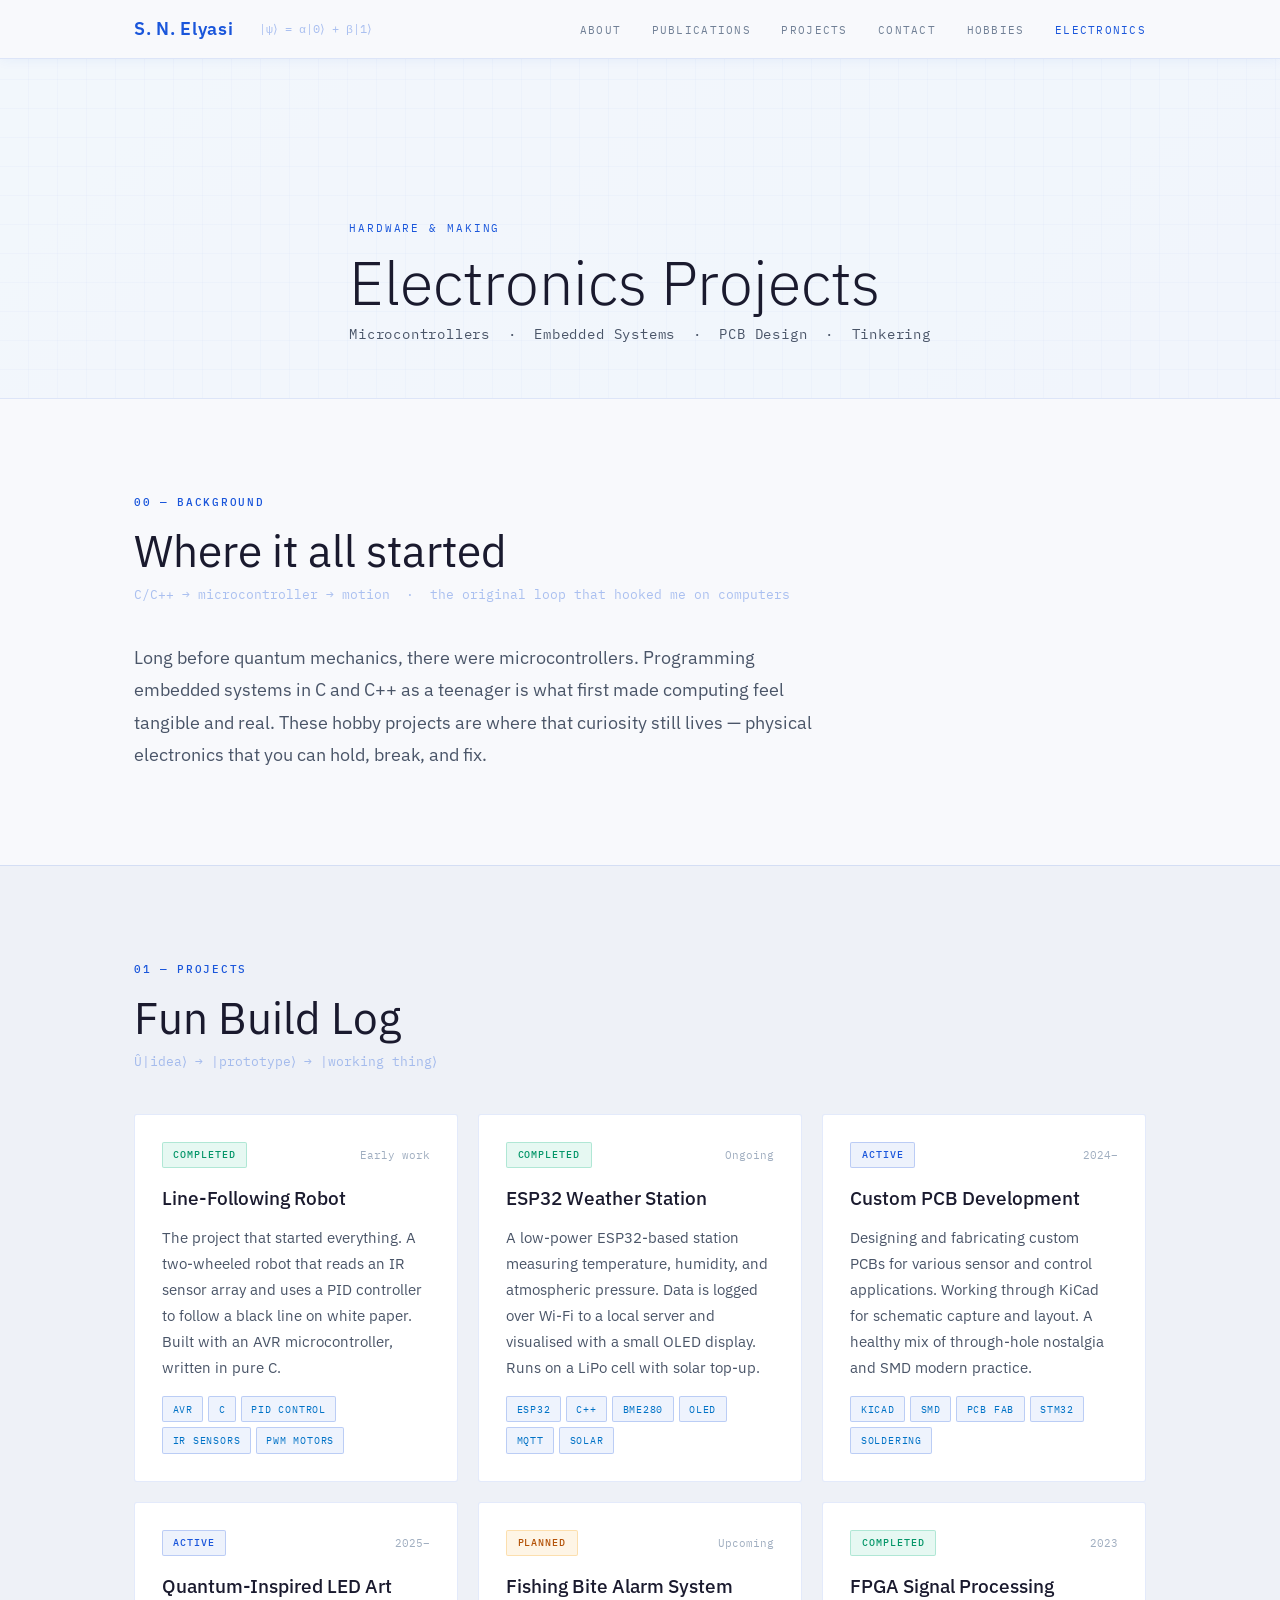
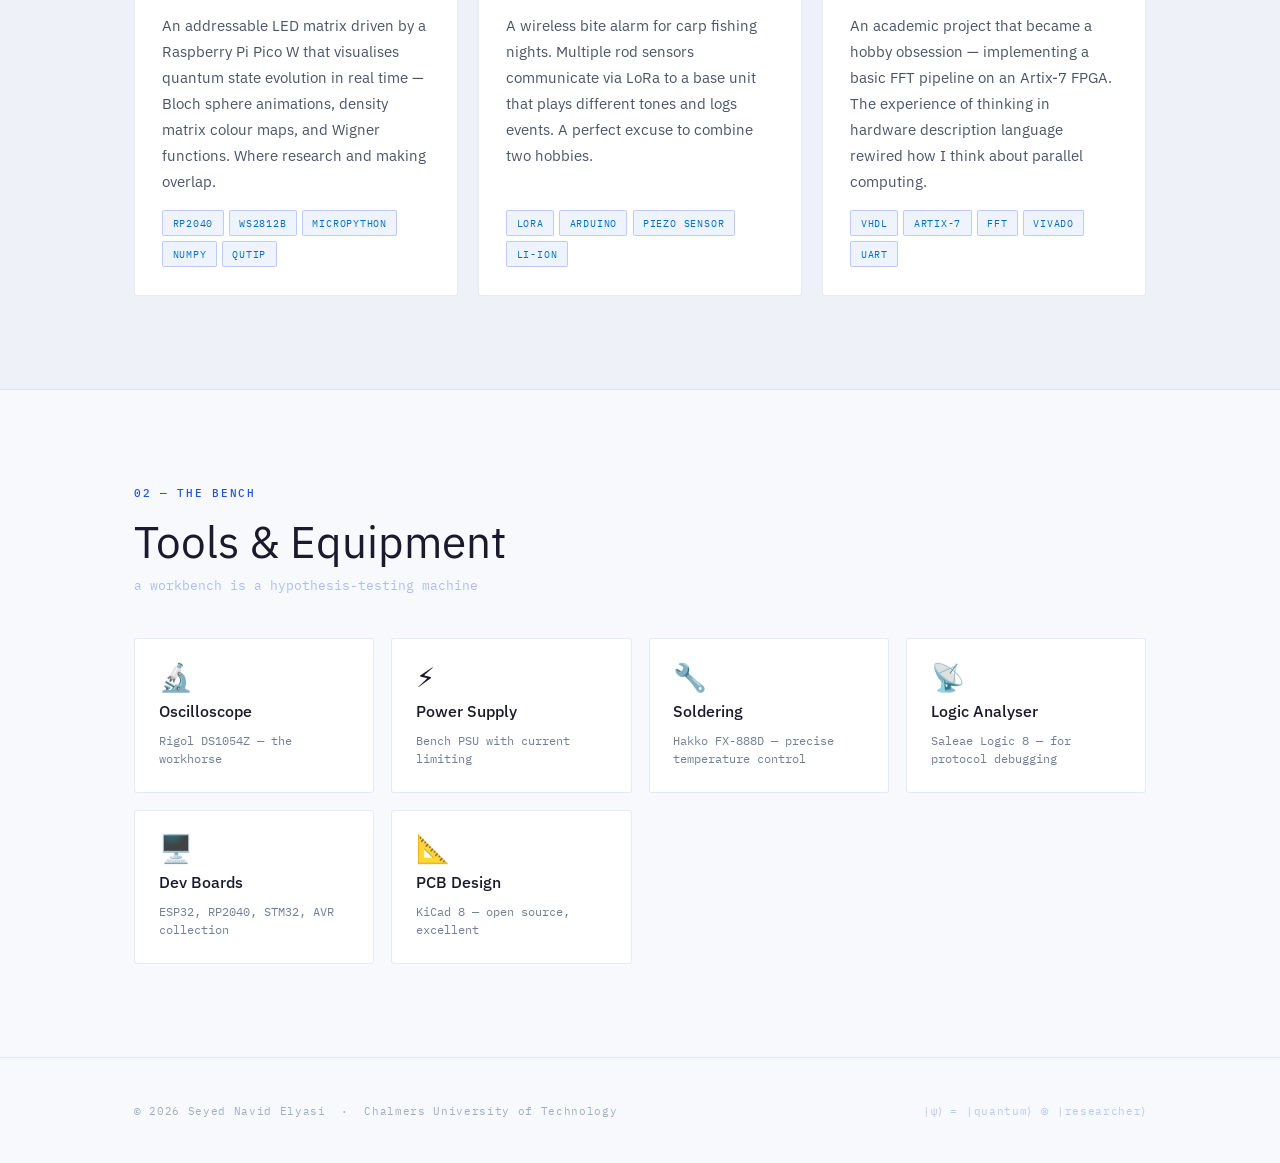
==== electronics.html @ e026791d "Pages" ====
<!DOCTYPE html>
<html lang="en">
<head>
  <meta charset="UTF-8"/>
  <meta name="viewport" content="width=device-width, initial-scale=1.0"/>
  <title>Electronics Projects | Seyed Navid Elyasi</title>
  <meta name="description" content="Electronic hobby projects by Seyed Navid Elyasi — microcontrollers, PCB design, embedded systems, and tinkering."/>

  <link rel="preconnect" href="https://fonts.googleapis.com"/>
  <link href="https://fonts.googleapis.com/css2?family=IBM+Plex+Sans:ital,wght@0,300;0,400;0,500;0,600;1,300;1,400&family=IBM+Plex+Serif:ital,wght@0,300;0,400;0,500;1,300;1,400&family=IBM+Plex+Mono:wght@300;400;500&display=swap" rel="stylesheet"/>

  <link rel="stylesheet" href="css/variables.css"/>
  <link rel="stylesheet" href="css/base.css"/>
  <link rel="stylesheet" href="css/navbar.css"/>
  <link rel="stylesheet" href="css/page.css"/>
</head>
<body>

<div id="progress-bar"></div>

<nav id="navbar">
  <div class="nav-inner">
    <a href="index.html" class="nav-brand">S. N. Elyasi</a>
    <span class="nav-dirac">|ψ⟩ = α|0⟩ + β|1⟩</span>
    <ul class="nav-links">
      <li><a href="index.html#about">About</a></li>
      <li><a href="index.html#publications">Publications</a></li>
      <li><a href="index.html#projects">Projects</a></li>
      <li><a href="index.html#contact">Contact</a></li>
      <li><a href="hobbies.html">Hobbies</a></li>
      <li><a href="electronics.html" class="active">Electronics</a></li>
    </ul>
    <button class="hamburger" id="hamburger">&#9776;</button>
  </div>
  <ul class="nav-mobile" id="nav-mobile">
    <li><a href="index.html#about">About</a></li>
    <li><a href="index.html#publications">Publications</a></li>
    <li><a href="index.html#projects">Projects</a></li>
    <li><a href="index.html#contact">Contact</a></li>
    <li><a href="hobbies.html">Hobbies</a></li>
    <li><a href="electronics.html" class="active">Electronics</a></li>
  </ul>
</nav>

<!-- ── PAGE HERO ── -->
<header class="page-hero">
  <div class="page-hero-content container">
    <div class="page-hero-kicker">Hardware &amp; Making</div>
    <h1 class="page-hero-title">Electronics Projects</h1>
    <p class="page-hero-sub">Microcontrollers &nbsp;·&nbsp; Embedded Systems &nbsp;·&nbsp; PCB Design &nbsp;·&nbsp; Tinkering</p>
  </div>
  <div class="page-hero-bg electronics-bg"></div>
</header>

<!-- ── INTRO ── -->
<section class="page-section">
  <div class="container">
    <div class="sec-label">00 &mdash; Background</div>
    <h2>Where it all started</h2>
    <p class="dirac-accent">C/C++ → microcontroller → motion &nbsp;·&nbsp; the original loop that hooked me on computers</p>
    <p class="intro-para">Long before quantum mechanics, there were microcontrollers. Programming embedded systems in C and C++ as a teenager is what first made computing feel tangible and real. These hobby projects are where that curiosity still lives — physical electronics that you can hold, break, and fix.</p>
  </div>
</section>

<!-- ── PROJECTS ── -->
<section class="page-section alt-section">
  <div class="container">
    <div class="sec-label">01 &mdash; Projects</div>
    <h2>Fun Build Log</h2>
    <p class="dirac-accent">Û|idea⟩ → |prototype⟩ → |working thing⟩</p>

    <div class="elab-grid">

      <div class="elab-card fade-up">
        <div class="elab-header">
          <div class="elab-status status-done">Completed</div>
          <div class="elab-year">Early work</div>
        </div>
        <h3>Line-Following Robot</h3>
        <p>The project that started everything. A two-wheeled robot that reads an IR sensor array and uses a PID controller to follow a black line on white paper. Built with an AVR microcontroller, written in pure C.</p>
        <div class="elab-tech">
          <span>AVR</span><span>C</span><span>PID Control</span><span>IR Sensors</span><span>PWM Motors</span>
        </div>
      </div>

      <div class="elab-card fade-up">
        <div class="elab-header">
          <div class="elab-status status-done">Completed</div>
          <div class="elab-year">Ongoing</div>
        </div>
        <h3>ESP32 Weather Station</h3>
        <p>A low-power ESP32-based station measuring temperature, humidity, and atmospheric pressure. Data is logged over Wi-Fi to a local server and visualised with a small OLED display. Runs on a LiPo cell with solar top-up.</p>
        <div class="elab-tech">
          <span>ESP32</span><span>C++</span><span>BME280</span><span>OLED</span><span>MQTT</span><span>Solar</span>
        </div>
      </div>

      <div class="elab-card fade-up">
        <div class="elab-header">
          <div class="elab-status status-active">Active</div>
          <div class="elab-year">2024–</div>
        </div>
        <h3>Custom PCB Development</h3>
        <p>Designing and fabricating custom PCBs for various sensor and control applications. Working through KiCad for schematic capture and layout. A healthy mix of through-hole nostalgia and SMD modern practice.</p>
        <div class="elab-tech">
          <span>KiCad</span><span>SMD</span><span>PCB Fab</span><span>STM32</span><span>Soldering</span>
        </div>
      </div>

      <div class="elab-card fade-up">
        <div class="elab-header">
          <div class="elab-status status-active">Active</div>
          <div class="elab-year">2025–</div>
        </div>
        <h3>Quantum-Inspired LED Art</h3>
        <p>An addressable LED matrix driven by a Raspberry Pi Pico W that visualises quantum state evolution in real time — Bloch sphere animations, density matrix colour maps, and Wigner functions. Where research and making overlap.</p>
        <div class="elab-tech">
          <span>RP2040</span><span>WS2812B</span><span>MicroPython</span><span>NumPy</span><span>QuTiP</span>
        </div>
      </div>

      <div class="elab-card fade-up">
        <div class="elab-header">
          <div class="elab-status status-idea">Planned</div>
          <div class="elab-year">Upcoming</div>
        </div>
        <h3>Fishing Bite Alarm System</h3>
        <p>A wireless bite alarm for carp fishing nights. Multiple rod sensors communicate via LoRa to a base unit that plays different tones and logs events. A perfect excuse to combine two hobbies.</p>
        <div class="elab-tech">
          <span>LoRa</span><span>Arduino</span><span>Piezo Sensor</span><span>Li-Ion</span>
        </div>
      </div>

      <div class="elab-card fade-up">
        <div class="elab-header">
          <div class="elab-status status-done">Completed</div>
          <div class="elab-year">2023</div>
        </div>
        <h3>FPGA Signal Processing</h3>
        <p>An academic project that became a hobby obsession — implementing a basic FFT pipeline on an Artix-7 FPGA. The experience of thinking in hardware description language rewired how I think about parallel computing.</p>
        <div class="elab-tech">
          <span>VHDL</span><span>Artix-7</span><span>FFT</span><span>Vivado</span><span>UART</span>
        </div>
      </div>

    </div>
  </div>
</section>

<!-- ── TOOLS & BENCH ── -->
<section class="page-section">
  <div class="container">
    <div class="sec-label">02 &mdash; The Bench</div>
    <h2>Tools &amp; Equipment</h2>
    <p class="dirac-accent">a workbench is a hypothesis-testing machine</p>

    <div class="bench-grid">
      <div class="bench-item fade-up">
        <div class="bench-icon">🔬</div>
        <div class="bench-label">Oscilloscope</div>
        <div class="bench-note">Rigol DS1054Z — the workhorse</div>
      </div>
      <div class="bench-item fade-up">
        <div class="bench-icon">⚡</div>
        <div class="bench-label">Power Supply</div>
        <div class="bench-note">Bench PSU with current limiting</div>
      </div>
      <div class="bench-item fade-up">
        <div class="bench-icon">🔧</div>
        <div class="bench-label">Soldering</div>
        <div class="bench-note">Hakko FX-888D — precise temperature control</div>
      </div>
      <div class="bench-item fade-up">
        <div class="bench-icon">📡</div>
        <div class="bench-label">Logic Analyser</div>
        <div class="bench-note">Saleae Logic 8 — for protocol debugging</div>
      </div>
      <div class="bench-item fade-up">
        <div class="bench-icon">🖥️</div>
        <div class="bench-label">Dev Boards</div>
        <div class="bench-note">ESP32, RP2040, STM32, AVR collection</div>
      </div>
      <div class="bench-item fade-up">
        <div class="bench-icon">📐</div>
        <div class="bench-label">PCB Design</div>
        <div class="bench-note">KiCad 8 — open source, excellent</div>
      </div>
    </div>
  </div>
</section>

<!-- ── FOOTER ── -->
<footer>
  <div class="container footer-inner">
    <span>&copy; 2026 Seyed Navid Elyasi &nbsp;·&nbsp; Chalmers University of Technology</span>
    <span class="footer-dirac">|ψ⟩ = |quantum⟩ ⊗ |researcher⟩</span>
  </div>
</footer>

<script>
window.addEventListener('scroll', () => {
  const el = document.getElementById('progress-bar');
  const p = window.scrollY / (document.body.scrollHeight - window.innerHeight);
  el.style.width = Math.min(p * 100, 100) + '%';
});

document.getElementById('hamburger').addEventListener('click', () => {
  document.getElementById('nav-mobile').classList.toggle('open');
});

const obs = new IntersectionObserver(entries => {
  entries.forEach(e => { if (e.isIntersecting) e.target.classList.add('visible'); });
}, { threshold: 0.1 });
document.querySelectorAll('.fade-up').forEach(el => obs.observe(el));
</script>
</body>
</html>
---- css/variables.css ----
/* ============================================================
   variables.css  —  Design tokens & CSS custom properties
   Edit this file to retheme the entire site at once.
   ============================================================ */

:root {
  /* ── Backgrounds ── */
  --bg:       #f8f9fc;
  --bg-soft:  #eef1f7;
  --bg-card:  #ffffff;

  /* ── Brand / Accent (IBM Blue) ── */
  --gold:       #1a56db;
  --gold-dim:   rgba(26, 86, 219, .55);
  --gold-ghost: rgba(26, 86, 219, .07);

  /* ── Borders ── */
  --border:     rgba(26, 86, 219, .12);
  --border-mid: rgba(26, 86, 219, .24);
  --border-hi:  rgba(26, 86, 219, .45);

  /* ── Text scale ── */
  --text:       #1a1a2e;
  --text-dim:   #4a5568;
  --text-mute:  #718096;
  --text-ghost: #a0aec0;

  /* ── Typography ── */
  --mono:    'IBM Plex Mono', monospace;
  --serif:   'IBM Plex Serif', Georgia, serif;
  --display: 'IBM Plex Sans', system-ui, sans-serif;

  /* ── Cyan highlight ── */
  --cyan:     #0072c6;
  --cyan-dim: rgba(0, 114, 198, .40);

  /* ── Misc ── */
  --r:    3px;
  --ease: .22s ease;
  --max:  1080px;
}
---- css/base.css ----
/* ============================================================
   base.css  —  Global reset, typography, scrollbar, utilities
   ============================================================ */

*, *::before, *::after { box-sizing: border-box; margin: 0; padding: 0; }

html {
  scroll-behavior: smooth;
  font-size: 17px;
}

body {
  background:  var(--bg);
  color:       var(--text);
  font-family: var(--display);
  line-height: 1.75;
  -webkit-font-smoothing: antialiased;
}

a {
  color: var(--gold);
  text-decoration: none;
  transition: opacity var(--ease);
}
a:hover { opacity: .72; }

img { max-width: 100%; display: block; }

strong { color: #1a1a2e; font-weight: 500; }

/* ── Scrollbar ── */
::-webkit-scrollbar              { width: 5px; }
::-webkit-scrollbar-track        { background: var(--bg); }
::-webkit-scrollbar-thumb        { background: var(--border-hi); border-radius: 3px; }

/* ── Layout helpers ── */
.container {
  max-width: var(--max);
  margin: 0 auto;
  padding: 0 2rem;
}

section {
  padding: 6rem 0;
  border-top: 1px solid var(--border);
}

/* ── Scroll progress bar ── */
#progress-bar {
  position: fixed; top: 0; left: 0;
  height: 2px; width: 0;
  background: var(--gold);
  z-index: 999;
  transition: width .1s linear;
}

/* ── Section label (e.g. "01 — About") ── */
.sec-label {
  font-family:    var(--mono);
  font-size:      .62rem;
  letter-spacing: .16em;
  text-transform: uppercase;
  color:          var(--gold);
  margin-bottom:  .9rem;
  font-weight:    500;
}

/* ── Section heading ── */
h2 {
  font-family:  var(--display);
  font-size:    clamp(1.9rem, 3.5vw, 2.6rem);
  font-weight:  400;
  color:        #1a1a2e;
  line-height:  1.12;
  margin-bottom: .4rem;
}

/* ── Dirac notation accent line ── */
.dirac-accent {
  font-family:   var(--mono);
  font-size:     .74rem;
  color:         rgba(26, 86, 219, .35);
  margin-bottom: 2.2rem;
  display:       block;
}

/* ── Fade-up animation ── */
.fade-up {
  opacity:   0;
  transform: translateY(22px);
  transition: opacity .55s ease, transform .55s ease;
}
.fade-up.visible {
  opacity:   1;
  transform: translateY(0);
}

/* ── Responsive ── */
@media (max-width: 640px) {
  html { font-size: 16px; }
  section { padding: 4.5rem 0; }
}
---- css/navbar.css ----
/* ============================================================
   navbar.css  —  Fixed top navigation bar
   ============================================================ */

#navbar {
  position:        fixed;
  top: 0; left: 0; right: 0;
  z-index:         100;
  background:      rgba(248, 249, 252, .94);
  backdrop-filter: blur(18px);
  border-bottom:   1px solid var(--border);
  box-shadow:      0 1px 12px rgba(26, 86, 219, .06);
}

.nav-inner {
  max-width:   var(--max);
  margin:      0 auto;
  padding:     0 2rem;
  height:      58px;
  display:     flex;
  align-items: center;
  gap:         1.5rem;
}

.nav-brand {
  font-family:    var(--display);
  font-size:      1.05rem;
  color:          var(--gold);
  letter-spacing: .04em;
  white-space:    nowrap;
  font-weight:    600;
}

.nav-dirac {
  font-family: var(--mono);
  font-size:   .68rem;
  color:       rgba(26, 86, 219, .35);
  white-space: nowrap;
}

.nav-links {
  list-style:  none;
  display:     flex;
  gap:         1.8rem;
  margin-left: auto;
}

.nav-links a {
  font-family:    var(--mono);
  font-size:      .62rem;
  letter-spacing: .12em;
  text-transform: uppercase;
  color:          var(--text-mute);
  transition:     color var(--ease);
}

.nav-links a:hover,
.nav-links a.active {
  color:   var(--gold);
  opacity: 1;
}

/* ── Page links (separate pages) ── */
.nav-page-link {
  color:         var(--gold) !important;
  opacity:       .8;
  border:        1px solid var(--border-mid);
  padding:       .18rem .6rem !important;
  border-radius: 2px;
  transition:    background var(--ease), opacity var(--ease), border-color var(--ease) !important;
}

.nav-page-link:hover,
.nav-page-link.active {
  background:   var(--gold-ghost);
  border-color: var(--border-hi);
  opacity:      1 !important;
}

/* ── Hamburger (mobile) ── */
.hamburger {
  display:     none;
  background:  none;
  border:      none;
  color:       var(--gold);
  font-size:   1.3rem;
  cursor:      pointer;
  margin-left: auto;
}

.nav-mobile {
  display:        none;
  flex-direction: column;
  list-style:     none;
  background:     var(--bg-soft);
  border-top:     1px solid var(--border);
  padding:        1rem 2rem;
  gap:            1rem;
}
.nav-mobile.open { display: flex; }

.nav-mobile a {
  font-family:    var(--mono);
  font-size:      .75rem;
  color:          var(--text-dim);
  letter-spacing: .08em;
  text-transform: uppercase;
}

@media (max-width: 640px) {
  .nav-links,
  .nav-dirac  { display: none; }
  .hamburger  { display: block; }
}
---- css/page.css ----
/* ============================================================
   page.css  —  Shared styles for interior pages (hobbies, electronics)
   ============================================================ */

/* ── Page Hero ── */
.page-hero {
  position:    relative;
  min-height:  340px;
  display:     flex;
  align-items: flex-end;
  overflow:    hidden;
  margin-top:  58px; /* navbar height */
}

.page-hero-bg {
  position:   absolute;
  inset:      0;
  z-index:    0;
  opacity:    .07;
  background-size:     cover;
  background-position: center;
}

/* Fishing page: subtle water-like gradient lines */
.hobby-bg {
  background:
    repeating-linear-gradient(
      170deg,
      transparent,
      transparent 40px,
      rgba(26, 86, 219, .15) 40px,
      rgba(26, 86, 219, .15) 41px
    ),
    linear-gradient(180deg, #dbeafe 0%, #e0f2fe 100%);
  opacity: .18;
}

/* Electronics page: circuit-board-like grid */
.electronics-bg {
  background:
    repeating-linear-gradient(0deg, transparent, transparent 28px, rgba(26,86,219,.12) 28px, rgba(26,86,219,.12) 29px),
    repeating-linear-gradient(90deg, transparent, transparent 28px, rgba(26,86,219,.12) 28px, rgba(26,86,219,.12) 29px),
    linear-gradient(135deg, #e0f2fe 0%, #dbeafe 100%);
  opacity: .22;
}

.page-hero-content {
  position:  relative;
  z-index:   1;
  padding:   4rem 2rem 3rem;
}

.page-hero-kicker {
  font-family:    var(--mono);
  font-size:      .62rem;
  letter-spacing: .18em;
  text-transform: uppercase;
  color:          var(--gold);
  margin-bottom:  .7rem;
}

.page-hero-title {
  font-family:  var(--display);
  font-size:    clamp(2.2rem, 5vw, 3.6rem);
  font-weight:  300;
  color:        #1a1a2e;
  line-height:  1.1;
  margin-bottom:.4rem;
}

.page-hero-sub {
  font-family: var(--mono);
  font-size:   .8rem;
  color:       var(--text-dim);
  letter-spacing: .06em;
}

/* ── Sections ── */
.page-section {
  padding:    5.5rem 0;
  border-top: 1px solid var(--border);
}

.alt-section {
  background: var(--bg-soft);
}

.intro-para {
  max-width:   680px;
  font-size:   1.06rem;
  color:       var(--text-dim);
  line-height: 1.8;
}

/* ── Hobby cards ── */
.hobby-grid {
  display:               grid;
  grid-template-columns: repeat(auto-fill, minmax(280px, 1fr));
  gap:                   1.2rem;
  margin-top:            2.5rem;
}

.hobby-card {
  background:     var(--bg-card);
  border:         1px solid var(--border);
  border-radius:  var(--r);
  padding:        1.8rem;
  display:        flex;
  flex-direction: column;
  gap:            .6rem;
  transition:     border-color var(--ease), transform var(--ease), box-shadow var(--ease);
}
.hobby-card:hover {
  border-color: var(--border-hi);
  transform:    translateY(-3px);
  box-shadow:   0 10px 34px rgba(26, 86, 219, .09);
}

.hobby-icon {
  font-size: 2rem;
  line-height: 1;
  margin-bottom: .2rem;
}

.hobby-card h3 {
  font-family:  var(--display);
  font-size:    1.15rem;
  font-weight:  500;
  color:        #1a1a2e;
}

.hobby-card p {
  font-size:   .91rem;
  color:       var(--text-dim);
  line-height: 1.7;
  flex: 1;
}

.hobby-tags {
  display:   flex;
  flex-wrap: wrap;
  gap:       .3rem;
  margin-top:.4rem;
}

.hobby-tags span {
  font-family:   var(--mono);
  font-size:     .58rem;
  letter-spacing:.08em;
  text-transform: uppercase;
  padding:       .2rem .55rem;
  border:        1px solid var(--border-mid);
  border-radius: 2px;
  color:         var(--cyan);
  background:    var(--gold-ghost);
}

/* ── Quote ── */
.hobby-quote {
  margin-top:  3rem;
  padding:     1.5rem 2rem;
  border-left: 3px solid var(--gold-dim);
  background:  var(--gold-ghost);
  border-radius: 0 var(--r) var(--r) 0;
}

.hobby-quote blockquote {
  font-family:  var(--serif);
  font-size:    1.02rem;
  font-style:   italic;
  color:        var(--text-dim);
  line-height:  1.75;
}

/* ── Stat row ── */
.stat-row {
  display:   flex;
  gap:       1.5rem;
  flex-wrap: wrap;
  margin-top: 3rem;
}

.stat-box {
  background:    var(--bg-card);
  border:        1px solid var(--border);
  border-radius: var(--r);
  padding:       1.4rem 2rem;
  text-align:    center;
  flex:          1;
  min-width:     140px;
}

.stat-num {
  font-family:  var(--mono);
  font-size:    2rem;
  font-weight:  500;
  color:        var(--gold);
  line-height:  1;
  margin-bottom:.3rem;
}

.stat-label {
  font-family:    var(--mono);
  font-size:      .62rem;
  letter-spacing: .10em;
  text-transform: uppercase;
  color:          var(--text-mute);
}

/* ── Electronics project cards ── */
.elab-grid {
  display:               grid;
  grid-template-columns: repeat(auto-fill, minmax(300px, 1fr));
  gap:                   1.2rem;
  margin-top:            2.5rem;
}

.elab-card {
  background:     var(--bg-card);
  border:         1px solid var(--border);
  border-radius:  var(--r);
  padding:        1.6rem;
  display:        flex;
  flex-direction: column;
  gap:            .55rem;
  transition:     border-color var(--ease), transform var(--ease), box-shadow var(--ease);
}
.elab-card:hover {
  border-color: var(--border-hi);
  transform:    translateY(-3px);
  box-shadow:   0 10px 34px rgba(26, 86, 219, .09);
}

.elab-header {
  display:         flex;
  justify-content: space-between;
  align-items:     center;
  margin-bottom:   .3rem;
}

.elab-status {
  font-family:    var(--mono);
  font-size:      .58rem;
  letter-spacing: .10em;
  text-transform: uppercase;
  padding:        .18rem .6rem;
  border-radius:  2px;
  font-weight:    500;
}

.status-done   { background: rgba(16,185,129,.10); color: #059669; border: 1px solid rgba(16,185,129,.25); }
.status-active { background: rgba(26, 86,219,.08);  color: var(--gold); border: 1px solid var(--border-mid); }
.status-idea   { background: rgba(245,158, 11,.10); color: #b45309; border: 1px solid rgba(245,158,11,.25); }

.elab-year {
  font-family: var(--mono);
  font-size:   .62rem;
  color:       var(--text-ghost);
}

.elab-card h3 {
  font-family:  var(--display);
  font-size:    1.1rem;
  font-weight:  500;
  color:        #1a1a2e;
}

.elab-card p {
  font-size:   .9rem;
  color:       var(--text-dim);
  line-height: 1.7;
  flex: 1;
}

.elab-tech {
  display:   flex;
  flex-wrap: wrap;
  gap:       .3rem;
  margin-top:.4rem;
}

.elab-tech span {
  font-family:    var(--mono);
  font-size:      .58rem;
  letter-spacing: .08em;
  text-transform: uppercase;
  padding:        .2rem .55rem;
  border:         1px solid var(--border-mid);
  border-radius:  2px;
  color:          var(--cyan);
  background:     var(--gold-ghost);
}

/* ── Bench grid ── */
.bench-grid {
  display:               grid;
  grid-template-columns: repeat(auto-fill, minmax(220px, 1fr));
  gap:                   1rem;
  margin-top:            2.5rem;
}

.bench-item {
  background:     var(--bg-card);
  border:         1px solid var(--border);
  border-radius:  var(--r);
  padding:        1.4rem;
  display:        flex;
  flex-direction: column;
  gap:            .4rem;
  transition:     border-color var(--ease);
}
.bench-item:hover { border-color: var(--border-hi); }

.bench-icon { font-size: 1.6rem; line-height: 1; }

.bench-label {
  font-family: var(--display);
  font-size:   .95rem;
  font-weight: 500;
  color:       #1a1a2e;
}

.bench-note {
  font-family: var(--mono);
  font-size:   .7rem;
  color:       var(--text-mute);
  line-height: 1.5;
}

/* ── Footer ── */
footer {
  padding:    2.5rem 0;
  border-top: 1px solid var(--border);
}

.footer-inner {
  display:         flex;
  justify-content: space-between;
  align-items:     center;
  flex-wrap:       wrap;
  gap:             .5rem;
  font-family:     var(--mono);
  font-size:       .66rem;
  color:           var(--text-ghost);
  letter-spacing:  .06em;
}

.footer-dirac { color: rgba(26, 86, 219, .28); }

/* ── Responsive ── */
@media (max-width: 640px) {
  .page-hero { min-height: 260px; }
  .page-hero-content { padding: 3rem 1.5rem 2rem; }
  .hobby-grid, .elab-grid, .bench-grid { grid-template-columns: 1fr; }
  .stat-row { flex-direction: column; }
  .footer-inner { flex-direction: column; text-align: center; }
}
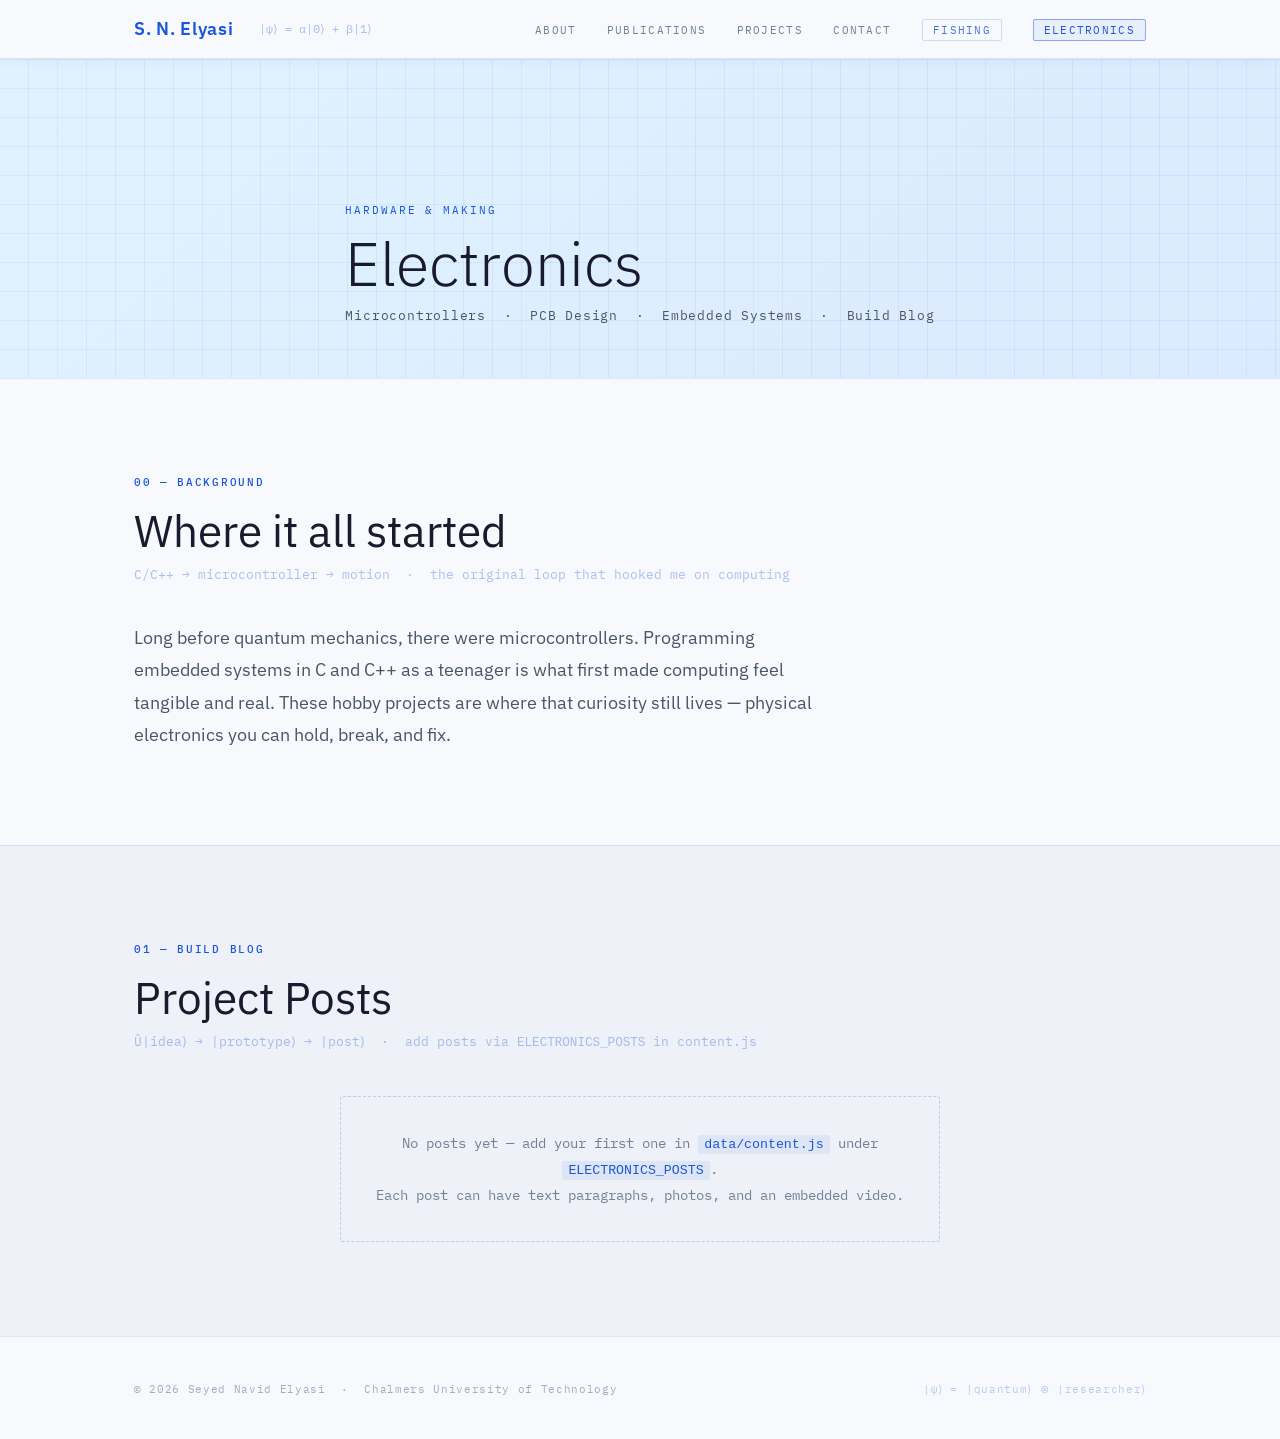
==== commit 3062c694: "Update" ====
--- a/electronics.html
+++ b/electronics.html
@@ -3,8 +3,8 @@
 <head>
   <meta charset="UTF-8"/>
   <meta name="viewport" content="width=device-width, initial-scale=1.0"/>
-  <title>Electronics Projects | Seyed Navid Elyasi</title>
-  <meta name="description" content="Electronic hobby projects by Seyed Navid Elyasi — microcontrollers, PCB design, embedded systems, and tinkering."/>
+  <title>Electronics | Seyed Navid Elyasi</title>
+  <meta name="description" content="Electronics hobby projects and build blog by Seyed Navid Elyasi."/>
 
   <link rel="preconnect" href="https://fonts.googleapis.com"/>
   <link href="https://fonts.googleapis.com/css2?family=IBM+Plex+Sans:ital,wght@0,300;0,400;0,500;0,600;1,300;1,400&family=IBM+Plex+Serif:ital,wght@0,300;0,400;0,500;1,300;1,400&family=IBM+Plex+Mono:wght@300;400;500&display=swap" rel="stylesheet"/>
@@ -27,8 +27,8 @@
       <li><a href="index.html#publications">Publications</a></li>
       <li><a href="index.html#projects">Projects</a></li>
       <li><a href="index.html#contact">Contact</a></li>
-      <li><a href="hobbies.html">Hobbies</a></li>
-      <li><a href="electronics.html" class="active">Electronics</a></li>
+      <li><a href="hobbies.html" class="nav-page-link">Fishing</a></li>
+      <li><a href="electronics.html" class="nav-page-link active">Electronics</a></li>
     </ul>
     <button class="hamburger" id="hamburger">&#9776;</button>
   </div>
@@ -37,157 +37,53 @@
     <li><a href="index.html#publications">Publications</a></li>
     <li><a href="index.html#projects">Projects</a></li>
     <li><a href="index.html#contact">Contact</a></li>
-    <li><a href="hobbies.html">Hobbies</a></li>
-    <li><a href="electronics.html" class="active">Electronics</a></li>
+    <li><a href="hobbies.html">Fishing</a></li>
+    <li><a href="electronics.html">Electronics</a></li>
   </ul>
 </nav>
 
+
 <!-- ── PAGE HERO ── -->
 <header class="page-hero">
+  <div class="page-hero-bg electronics-bg"></div>
   <div class="page-hero-content container">
     <div class="page-hero-kicker">Hardware &amp; Making</div>
-    <h1 class="page-hero-title">Electronics Projects</h1>
-    <p class="page-hero-sub">Microcontrollers &nbsp;·&nbsp; Embedded Systems &nbsp;·&nbsp; PCB Design &nbsp;·&nbsp; Tinkering</p>
+    <h1 class="page-hero-title">Electronics</h1>
+    <p class="page-hero-sub">Microcontrollers &nbsp;·&nbsp; PCB Design &nbsp;·&nbsp; Embedded Systems &nbsp;·&nbsp; Build Blog</p>
   </div>
-  <div class="page-hero-bg electronics-bg"></div>
 </header>
 
-<!-- ── INTRO ── -->
+
+<!-- ══════════════════════════
+     INTRO
+     ══════════════════════════ -->
 <section class="page-section">
   <div class="container">
     <div class="sec-label">00 &mdash; Background</div>
     <h2>Where it all started</h2>
-    <p class="dirac-accent">C/C++ → microcontroller → motion &nbsp;·&nbsp; the original loop that hooked me on computers</p>
-    <p class="intro-para">Long before quantum mechanics, there were microcontrollers. Programming embedded systems in C and C++ as a teenager is what first made computing feel tangible and real. These hobby projects are where that curiosity still lives — physical electronics that you can hold, break, and fix.</p>
+    <p class="dirac-accent">C/C++ → microcontroller → motion &nbsp;·&nbsp; the original loop that hooked me on computing</p>
+    <p class="intro-para">
+      Long before quantum mechanics, there were microcontrollers. Programming embedded systems in C and C++ as a teenager is what first made computing feel tangible and real.
+      These hobby projects are where that curiosity still lives — physical electronics you can hold, break, and fix.
+    </p>
   </div>
 </section>
 
-<!-- ── PROJECTS ── -->
+
+<!-- ══════════════════════════
+     BLOG FEED
+     ══════════════════════════ -->
 <section class="page-section alt-section">
   <div class="container">
-    <div class="sec-label">01 &mdash; Projects</div>
-    <h2>Fun Build Log</h2>
-    <p class="dirac-accent">Û|idea⟩ → |prototype⟩ → |working thing⟩</p>
+    <div class="sec-label">01 &mdash; Build Blog</div>
+    <h2>Project Posts</h2>
+    <p class="dirac-accent">Û|idea⟩ → |prototype⟩ → |post⟩ &nbsp;·&nbsp; add posts via <code>ELECTRONICS_POSTS</code> in content.js</p>
 
-    <div class="elab-grid">
-
-      <div class="elab-card fade-up">
-        <div class="elab-header">
-          <div class="elab-status status-done">Completed</div>
-          <div class="elab-year">Early work</div>
-        </div>
-        <h3>Line-Following Robot</h3>
-        <p>The project that started everything. A two-wheeled robot that reads an IR sensor array and uses a PID controller to follow a black line on white paper. Built with an AVR microcontroller, written in pure C.</p>
-        <div class="elab-tech">
-          <span>AVR</span><span>C</span><span>PID Control</span><span>IR Sensors</span><span>PWM Motors</span>
-        </div>
-      </div>
-
-      <div class="elab-card fade-up">
-        <div class="elab-header">
-          <div class="elab-status status-done">Completed</div>
-          <div class="elab-year">Ongoing</div>
-        </div>
-        <h3>ESP32 Weather Station</h3>
-        <p>A low-power ESP32-based station measuring temperature, humidity, and atmospheric pressure. Data is logged over Wi-Fi to a local server and visualised with a small OLED display. Runs on a LiPo cell with solar top-up.</p>
-        <div class="elab-tech">
-          <span>ESP32</span><span>C++</span><span>BME280</span><span>OLED</span><span>MQTT</span><span>Solar</span>
-        </div>
-      </div>
-
-      <div class="elab-card fade-up">
-        <div class="elab-header">
-          <div class="elab-status status-active">Active</div>
-          <div class="elab-year">2024–</div>
-        </div>
-        <h3>Custom PCB Development</h3>
-        <p>Designing and fabricating custom PCBs for various sensor and control applications. Working through KiCad for schematic capture and layout. A healthy mix of through-hole nostalgia and SMD modern practice.</p>
-        <div class="elab-tech">
-          <span>KiCad</span><span>SMD</span><span>PCB Fab</span><span>STM32</span><span>Soldering</span>
-        </div>
-      </div>
-
-      <div class="elab-card fade-up">
-        <div class="elab-header">
-          <div class="elab-status status-active">Active</div>
-          <div class="elab-year">2025–</div>
-        </div>
-        <h3>Quantum-Inspired LED Art</h3>
-        <p>An addressable LED matrix driven by a Raspberry Pi Pico W that visualises quantum state evolution in real time — Bloch sphere animations, density matrix colour maps, and Wigner functions. Where research and making overlap.</p>
-        <div class="elab-tech">
-          <span>RP2040</span><span>WS2812B</span><span>MicroPython</span><span>NumPy</span><span>QuTiP</span>
-        </div>
-      </div>
-
-      <div class="elab-card fade-up">
-        <div class="elab-header">
-          <div class="elab-status status-idea">Planned</div>
-          <div class="elab-year">Upcoming</div>
-        </div>
-        <h3>Fishing Bite Alarm System</h3>
-        <p>A wireless bite alarm for carp fishing nights. Multiple rod sensors communicate via LoRa to a base unit that plays different tones and logs events. A perfect excuse to combine two hobbies.</p>
-        <div class="elab-tech">
-          <span>LoRa</span><span>Arduino</span><span>Piezo Sensor</span><span>Li-Ion</span>
-        </div>
-      </div>
-
-      <div class="elab-card fade-up">
-        <div class="elab-header">
-          <div class="elab-status status-done">Completed</div>
-          <div class="elab-year">2023</div>
-        </div>
-        <h3>FPGA Signal Processing</h3>
-        <p>An academic project that became a hobby obsession — implementing a basic FFT pipeline on an Artix-7 FPGA. The experience of thinking in hardware description language rewired how I think about parallel computing.</p>
-        <div class="elab-tech">
-          <span>VHDL</span><span>Artix-7</span><span>FFT</span><span>Vivado</span><span>UART</span>
-        </div>
-      </div>
-
-    </div>
+    <!-- Blog posts rendered from ELECTRONICS_POSTS in content.js -->
+    <div id="electronics-feed"></div>
   </div>
 </section>
 
-<!-- ── TOOLS & BENCH ── -->
-<section class="page-section">
-  <div class="container">
-    <div class="sec-label">02 &mdash; The Bench</div>
-    <h2>Tools &amp; Equipment</h2>
-    <p class="dirac-accent">a workbench is a hypothesis-testing machine</p>
-
-    <div class="bench-grid">
-      <div class="bench-item fade-up">
-        <div class="bench-icon">🔬</div>
-        <div class="bench-label">Oscilloscope</div>
-        <div class="bench-note">Rigol DS1054Z — the workhorse</div>
-      </div>
-      <div class="bench-item fade-up">
-        <div class="bench-icon">⚡</div>
-        <div class="bench-label">Power Supply</div>
-        <div class="bench-note">Bench PSU with current limiting</div>
-      </div>
-      <div class="bench-item fade-up">
-        <div class="bench-icon">🔧</div>
-        <div class="bench-label">Soldering</div>
-        <div class="bench-note">Hakko FX-888D — precise temperature control</div>
-      </div>
-      <div class="bench-item fade-up">
-        <div class="bench-icon">📡</div>
-        <div class="bench-label">Logic Analyser</div>
-        <div class="bench-note">Saleae Logic 8 — for protocol debugging</div>
-      </div>
-      <div class="bench-item fade-up">
-        <div class="bench-icon">🖥️</div>
-        <div class="bench-label">Dev Boards</div>
-        <div class="bench-note">ESP32, RP2040, STM32, AVR collection</div>
-      </div>
-      <div class="bench-item fade-up">
-        <div class="bench-icon">📐</div>
-        <div class="bench-label">PCB Design</div>
-        <div class="bench-note">KiCad 8 — open source, excellent</div>
-      </div>
-    </div>
-  </div>
-</section>
 
 <!-- ── FOOTER ── -->
 <footer>
@@ -197,21 +93,8 @@
   </div>
 </footer>
 
-<script>
-window.addEventListener('scroll', () => {
-  const el = document.getElementById('progress-bar');
-  const p = window.scrollY / (document.body.scrollHeight - window.innerHeight);
-  el.style.width = Math.min(p * 100, 100) + '%';
-});
-
-document.getElementById('hamburger').addEventListener('click', () => {
-  document.getElementById('nav-mobile').classList.toggle('open');
-});
-
-const obs = new IntersectionObserver(entries => {
-  entries.forEach(e => { if (e.isIntersecting) e.target.classList.add('visible'); });
-}, { threshold: 0.1 });
-document.querySelectorAll('.fade-up').forEach(el => obs.observe(el));
-</script>
+<script src="data/content.js"></script>
+<script src="js/render-pages.js"></script>
+<script src="js/nav.js"></script>
 </body>
 </html>
--- a/css/page.css
+++ b/css/page.css
@@ -5,49 +5,44 @@
 /* ── Page Hero ── */
 .page-hero {
   position:    relative;
-  min-height:  340px;
+  min-height:  320px;
   display:     flex;
   align-items: flex-end;
   overflow:    hidden;
-  margin-top:  58px; /* navbar height */
+  margin-top:  58px;
 }
 
 .page-hero-bg {
-  position:   absolute;
-  inset:      0;
-  z-index:    0;
-  opacity:    .07;
-  background-size:     cover;
-  background-position: center;
-}
-
-/* Fishing page: subtle water-like gradient lines */
+  position: absolute;
+  inset:    0;
+  z-index:  0;
+}
+
+/* Fishing page: water-like diagonal lines */
 .hobby-bg {
   background:
     repeating-linear-gradient(
       170deg,
       transparent,
       transparent 40px,
-      rgba(26, 86, 219, .15) 40px,
-      rgba(26, 86, 219, .15) 41px
+      rgba(26, 86, 219, .07) 40px,
+      rgba(26, 86, 219, .07) 41px
     ),
     linear-gradient(180deg, #dbeafe 0%, #e0f2fe 100%);
-  opacity: .18;
-}
-
-/* Electronics page: circuit-board-like grid */
+}
+
+/* Electronics page: circuit-board grid */
 .electronics-bg {
   background:
-    repeating-linear-gradient(0deg, transparent, transparent 28px, rgba(26,86,219,.12) 28px, rgba(26,86,219,.12) 29px),
-    repeating-linear-gradient(90deg, transparent, transparent 28px, rgba(26,86,219,.12) 28px, rgba(26,86,219,.12) 29px),
+    repeating-linear-gradient(0deg,   transparent, transparent 28px, rgba(26,86,219,.07) 28px, rgba(26,86,219,.07) 29px),
+    repeating-linear-gradient(90deg,  transparent, transparent 28px, rgba(26,86,219,.07) 28px, rgba(26,86,219,.07) 29px),
     linear-gradient(135deg, #e0f2fe 0%, #dbeafe 100%);
-  opacity: .22;
 }
 
 .page-hero-content {
-  position:  relative;
-  z-index:   1;
-  padding:   4rem 2rem 3rem;
+  position: relative;
+  z-index:  1;
+  padding:  4rem 2rem 3rem;
 }
 
 .page-hero-kicker {
@@ -56,22 +51,22 @@
   letter-spacing: .18em;
   text-transform: uppercase;
   color:          var(--gold);
-  margin-bottom:  .7rem;
+  margin-bottom:  .6rem;
 }
 
 .page-hero-title {
-  font-family:  var(--display);
-  font-size:    clamp(2.2rem, 5vw, 3.6rem);
-  font-weight:  300;
-  color:        #1a1a2e;
-  line-height:  1.1;
-  margin-bottom:.4rem;
+  font-family:   var(--display);
+  font-size:     clamp(2.2rem, 5vw, 3.6rem);
+  font-weight:   300;
+  color:         #1a1a2e;
+  line-height:   1.1;
+  margin-bottom: .4rem;
 }
 
 .page-hero-sub {
-  font-family: var(--mono);
-  font-size:   .8rem;
-  color:       var(--text-dim);
+  font-family:    var(--mono);
+  font-size:      .78rem;
+  color:          var(--text-dim);
   letter-spacing: .06em;
 }
 
@@ -81,9 +76,7 @@
   border-top: 1px solid var(--border);
 }
 
-.alt-section {
-  background: var(--bg-soft);
-}
+.alt-section { background: var(--bg-soft); }
 
 .intro-para {
   max-width:   680px;
@@ -92,10 +85,31 @@
   line-height: 1.8;
 }
 
-/* ── Hobby cards ── */
+/* ── Empty state hint ── */
+.empty-hint {
+  font-family:    var(--mono);
+  font-size:      .8rem;
+  color:          var(--text-mute);
+  border:         1px dashed var(--border-mid);
+  border-radius:  var(--r);
+  padding:        2rem;
+  text-align:     center;
+  line-height:    1.8;
+  margin-top:     1.5rem;
+}
+.empty-hint code {
+  color:       var(--gold);
+  background:  var(--gold-ghost);
+  padding:     .1rem .35rem;
+  border-radius: 2px;
+  font-size:   .78rem;
+}
+.blog-empty { max-width: 600px; margin: 0 auto; }
+
+/* ── Hobby info cards ── */
 .hobby-grid {
   display:               grid;
-  grid-template-columns: repeat(auto-fill, minmax(280px, 1fr));
+  grid-template-columns: repeat(auto-fill, minmax(260px, 1fr));
   gap:                   1.2rem;
   margin-top:            2.5rem;
 }
@@ -115,216 +129,215 @@
   transform:    translateY(-3px);
   box-shadow:   0 10px 34px rgba(26, 86, 219, .09);
 }
-
-.hobby-icon {
-  font-size: 2rem;
-  line-height: 1;
-  margin-bottom: .2rem;
-}
-
-.hobby-card h3 {
-  font-family:  var(--display);
-  font-size:    1.15rem;
-  font-weight:  500;
-  color:        #1a1a2e;
-}
-
-.hobby-card p {
-  font-size:   .91rem;
-  color:       var(--text-dim);
-  line-height: 1.7;
-  flex: 1;
-}
-
-.hobby-tags {
-  display:   flex;
-  flex-wrap: wrap;
-  gap:       .3rem;
-  margin-top:.4rem;
-}
-
+.hobby-icon { font-size: 2rem; line-height: 1; }
+.hobby-card h3 { font-family: var(--display); font-size: 1.1rem; font-weight: 500; color: #1a1a2e; }
+.hobby-card p  { font-size: .91rem; color: var(--text-dim); line-height: 1.7; flex: 1; }
+.hobby-tags { display: flex; flex-wrap: wrap; gap: .3rem; margin-top: .3rem; }
 .hobby-tags span {
-  font-family:   var(--mono);
-  font-size:     .58rem;
-  letter-spacing:.08em;
-  text-transform: uppercase;
-  padding:       .2rem .55rem;
-  border:        1px solid var(--border-mid);
-  border-radius: 2px;
-  color:         var(--cyan);
-  background:    var(--gold-ghost);
-}
-
-/* ── Quote ── */
-.hobby-quote {
-  margin-top:  3rem;
-  padding:     1.5rem 2rem;
-  border-left: 3px solid var(--gold-dim);
-  background:  var(--gold-ghost);
-  border-radius: 0 var(--r) var(--r) 0;
-}
-
-.hobby-quote blockquote {
-  font-family:  var(--serif);
-  font-size:    1.02rem;
-  font-style:   italic;
-  color:        var(--text-dim);
-  line-height:  1.75;
-}
-
-/* ── Stat row ── */
-.stat-row {
-  display:   flex;
-  gap:       1.5rem;
-  flex-wrap: wrap;
-  margin-top: 3rem;
-}
-
-.stat-box {
-  background:    var(--bg-card);
-  border:        1px solid var(--border);
-  border-radius: var(--r);
-  padding:       1.4rem 2rem;
-  text-align:    center;
-  flex:          1;
-  min-width:     140px;
-}
-
-.stat-num {
-  font-family:  var(--mono);
-  font-size:    2rem;
-  font-weight:  500;
-  color:        var(--gold);
-  line-height:  1;
-  margin-bottom:.3rem;
-}
-
-.stat-label {
-  font-family:    var(--mono);
-  font-size:      .62rem;
-  letter-spacing: .10em;
-  text-transform: uppercase;
-  color:          var(--text-mute);
-}
-
-/* ── Electronics project cards ── */
-.elab-grid {
-  display:               grid;
-  grid-template-columns: repeat(auto-fill, minmax(300px, 1fr));
-  gap:                   1.2rem;
-  margin-top:            2.5rem;
-}
-
-.elab-card {
-  background:     var(--bg-card);
-  border:         1px solid var(--border);
-  border-radius:  var(--r);
-  padding:        1.6rem;
-  display:        flex;
-  flex-direction: column;
-  gap:            .55rem;
-  transition:     border-color var(--ease), transform var(--ease), box-shadow var(--ease);
-}
-.elab-card:hover {
-  border-color: var(--border-hi);
-  transform:    translateY(-3px);
-  box-shadow:   0 10px 34px rgba(26, 86, 219, .09);
-}
-
-.elab-header {
-  display:         flex;
-  justify-content: space-between;
-  align-items:     center;
-  margin-bottom:   .3rem;
-}
-
-.elab-status {
-  font-family:    var(--mono);
-  font-size:      .58rem;
-  letter-spacing: .10em;
-  text-transform: uppercase;
-  padding:        .18rem .6rem;
-  border-radius:  2px;
-  font-weight:    500;
-}
-
-.status-done   { background: rgba(16,185,129,.10); color: #059669; border: 1px solid rgba(16,185,129,.25); }
-.status-active { background: rgba(26, 86,219,.08);  color: var(--gold); border: 1px solid var(--border-mid); }
-.status-idea   { background: rgba(245,158, 11,.10); color: #b45309; border: 1px solid rgba(245,158,11,.25); }
-
-.elab-year {
-  font-family: var(--mono);
-  font-size:   .62rem;
-  color:       var(--text-ghost);
-}
-
-.elab-card h3 {
-  font-family:  var(--display);
-  font-size:    1.1rem;
-  font-weight:  500;
-  color:        #1a1a2e;
-}
-
-.elab-card p {
-  font-size:   .9rem;
-  color:       var(--text-dim);
-  line-height: 1.7;
-  flex: 1;
-}
-
-.elab-tech {
-  display:   flex;
-  flex-wrap: wrap;
-  gap:       .3rem;
-  margin-top:.4rem;
-}
-
-.elab-tech span {
   font-family:    var(--mono);
   font-size:      .58rem;
   letter-spacing: .08em;
   text-transform: uppercase;
-  padding:        .2rem .55rem;
+  padding:        .18rem .5rem;
   border:         1px solid var(--border-mid);
   border-radius:  2px;
   color:          var(--cyan);
   background:     var(--gold-ghost);
 }
 
-/* ── Bench grid ── */
-.bench-grid {
+/* ── Fishing gallery (reuses main-site gal classes) ── */
+.gal-grid {
   display:               grid;
-  grid-template-columns: repeat(auto-fill, minmax(220px, 1fr));
-  gap:                   1rem;
-  margin-top:            2.5rem;
-}
-
-.bench-item {
-  background:     var(--bg-card);
-  border:         1px solid var(--border);
-  border-radius:  var(--r);
-  padding:        1.4rem;
-  display:        flex;
+  grid-template-columns: repeat(auto-fill, minmax(240px, 1fr));
+  gap:                   .9rem;
+  margin-top:            2rem;
+}
+
+.gal-item {
+  cursor:        pointer;
+  border-radius: var(--r);
+  overflow:      hidden;
+  border:        1px solid var(--border);
+  transition:    transform var(--ease), box-shadow var(--ease);
+}
+.gal-item:hover { transform: translateY(-2px); box-shadow: 0 8px 28px rgba(26,86,219,.10); }
+.gal-item img   { width: 100%; aspect-ratio: 4/3; object-fit: cover; display: block; }
+.gal-cap        { padding: .65rem .75rem; background: var(--bg-card); }
+.gal-cap p      { font-size: .82rem; color: var(--text-dim); margin: 0; }
+.gal-loc        { font-family: var(--mono); font-size: .65rem; color: var(--text-mute); display: block; margin-top: .2rem; }
+
+/* ── Lightbox (reuses main-site styles) ── */
+.lightbox {
+  display:         none;
+  position:        fixed;
+  inset:           0;
+  background:      rgba(10, 12, 26, .88);
+  z-index:         500;
+  align-items:     center;
+  justify-content: center;
+  flex-direction:  column;
+  gap:             1rem;
+  padding:         2rem;
+}
+.lightbox.open { display: flex; }
+.lightbox img  { max-width: min(90vw, 860px); max-height: 72vh; border-radius: var(--r); }
+.lightbox p    { font-family: var(--mono); font-size: .75rem; color: rgba(255,255,255,.55); text-align: center; }
+.lb-close {
+  position:   absolute;
+  top: 1.2rem; right: 1.5rem;
+  background: none; border: none;
+  color: rgba(255,255,255,.6);
+  font-size:  2rem; cursor: pointer;
+  transition: color var(--ease);
+}
+.lb-close:hover { color: #fff; }
+
+/* ── Video grid (reuses main-site vid classes) ── */
+.vid-grid {
+  display:               grid;
+  grid-template-columns: repeat(auto-fill, minmax(300px, 1fr));
+  gap:                   1.2rem;
+  margin-top:            2rem;
+}
+
+.vid-card {
+  background:    var(--bg-card);
+  border:        1px solid var(--border);
+  border-radius: var(--r);
+  overflow:      hidden;
+}
+
+.embed-wrap {
+  position:    relative;
+  padding-top: 56.25%;
+}
+.embed-wrap iframe {
+  position: absolute;
+  inset:    0;
+  width:    100%;
+  height:   100%;
+  border:   none;
+}
+
+.vid-info    { padding: .9rem 1rem; }
+.vid-title   { font-size: .92rem; font-weight: 500; color: #1a1a2e; line-height: 1.4; }
+.vid-meta    { font-family: var(--mono); font-size: .65rem; color: var(--text-mute); margin-top: .3rem; }
+
+/* ════════════════════════════════
+   BLOG POSTS  (electronics page)
+   ════════════════════════════════ */
+
+#electronics-feed {
+  display:       flex;
   flex-direction: column;
-  gap:            .4rem;
-  transition:     border-color var(--ease);
-}
-.bench-item:hover { border-color: var(--border-hi); }
-
-.bench-icon { font-size: 1.6rem; line-height: 1; }
-
-.bench-label {
-  font-family: var(--display);
-  font-size:   .95rem;
-  font-weight: 500;
-  color:       #1a1a2e;
-}
-
-.bench-note {
-  font-family: var(--mono);
-  font-size:   .7rem;
-  color:       var(--text-mute);
-  line-height: 1.5;
+  gap:           3rem;
+  margin-top:    2.5rem;
+}
+
+.blog-post {
+  background:    var(--bg-card);
+  border:        1px solid var(--border);
+  border-radius: var(--r);
+  overflow:      hidden;
+  transition:    border-color var(--ease), box-shadow var(--ease);
+}
+.blog-post:hover {
+  border-color: var(--border-hi);
+  box-shadow:   0 6px 28px rgba(26, 86, 219, .08);
+}
+
+.post-header {
+  padding:     1.6rem 1.8rem 1rem;
+  border-bottom: 1px solid var(--border);
+}
+
+.post-meta {
+  display:     flex;
+  align-items: center;
+  gap:         1rem;
+  flex-wrap:   wrap;
+  margin-bottom: .6rem;
+}
+
+.post-date {
+  font-family:    var(--mono);
+  font-size:      .65rem;
+  letter-spacing: .10em;
+  text-transform: uppercase;
+  color:          var(--text-mute);
+}
+
+.post-tags { display: flex; flex-wrap: wrap; gap: .3rem; }
+.post-tags span {
+  font-family:    var(--mono);
+  font-size:      .58rem;
+  letter-spacing: .08em;
+  text-transform: uppercase;
+  padding:        .18rem .5rem;
+  border:         1px solid var(--border-mid);
+  border-radius:  2px;
+  color:          var(--cyan);
+  background:     var(--gold-ghost);
+}
+
+.post-title {
+  font-family:   var(--display);
+  font-size:     clamp(1.2rem, 2.5vw, 1.55rem);
+  font-weight:   400;
+  color:         #1a1a2e;
+  line-height:   1.3;
+  margin:        0;
+}
+
+.post-body {
+  padding: 1.4rem 1.8rem 1.8rem;
+  display: flex;
+  flex-direction: column;
+  gap: 1.2rem;
+}
+
+.post-body p {
+  font-size:   .97rem;
+  color:       var(--text-dim);
+  line-height: 1.8;
+  margin:      0;
+}
+
+/* Post images */
+.post-images {
+  display: grid;
+  gap:     .75rem;
+  margin:  .4rem 0;
+}
+.post-images.single { grid-template-columns: 1fr; }
+.post-images.multi  { grid-template-columns: repeat(auto-fill, minmax(240px, 1fr)); }
+
+.post-fig {
+  margin: 0;
+  border: 1px solid var(--border);
+  border-radius: var(--r);
+  overflow: hidden;
+}
+.post-fig img {
+  width:        100%;
+  display:      block;
+  aspect-ratio: 16/9;
+  object-fit:   cover;
+}
+.post-fig figcaption {
+  font-family:  var(--mono);
+  font-size:    .7rem;
+  color:        var(--text-mute);
+  padding:      .5rem .75rem;
+  background:   var(--bg-soft);
+  line-height:  1.5;
+}
+
+/* Post embedded video */
+.post-body .embed-wrap {
+  border-radius: var(--r);
+  overflow:      hidden;
+  border:        1px solid var(--border);
 }
 
 /* ── Footer ── */
@@ -332,7 +345,6 @@
   padding:    2.5rem 0;
   border-top: 1px solid var(--border);
 }
-
 .footer-inner {
   display:         flex;
   justify-content: space-between;
@@ -344,14 +356,14 @@
   color:           var(--text-ghost);
   letter-spacing:  .06em;
 }
-
 .footer-dirac { color: rgba(26, 86, 219, .28); }
 
 /* ── Responsive ── */
 @media (max-width: 640px) {
-  .page-hero { min-height: 260px; }
+  .page-hero { min-height: 240px; }
   .page-hero-content { padding: 3rem 1.5rem 2rem; }
-  .hobby-grid, .elab-grid, .bench-grid { grid-template-columns: 1fr; }
-  .stat-row { flex-direction: column; }
+  .hobby-grid, .gal-grid, .vid-grid { grid-template-columns: 1fr; }
+  .post-images.multi { grid-template-columns: 1fr; }
+  .post-header, .post-body { padding-left: 1.2rem; padding-right: 1.2rem; }
   .footer-inner { flex-direction: column; text-align: center; }
 }
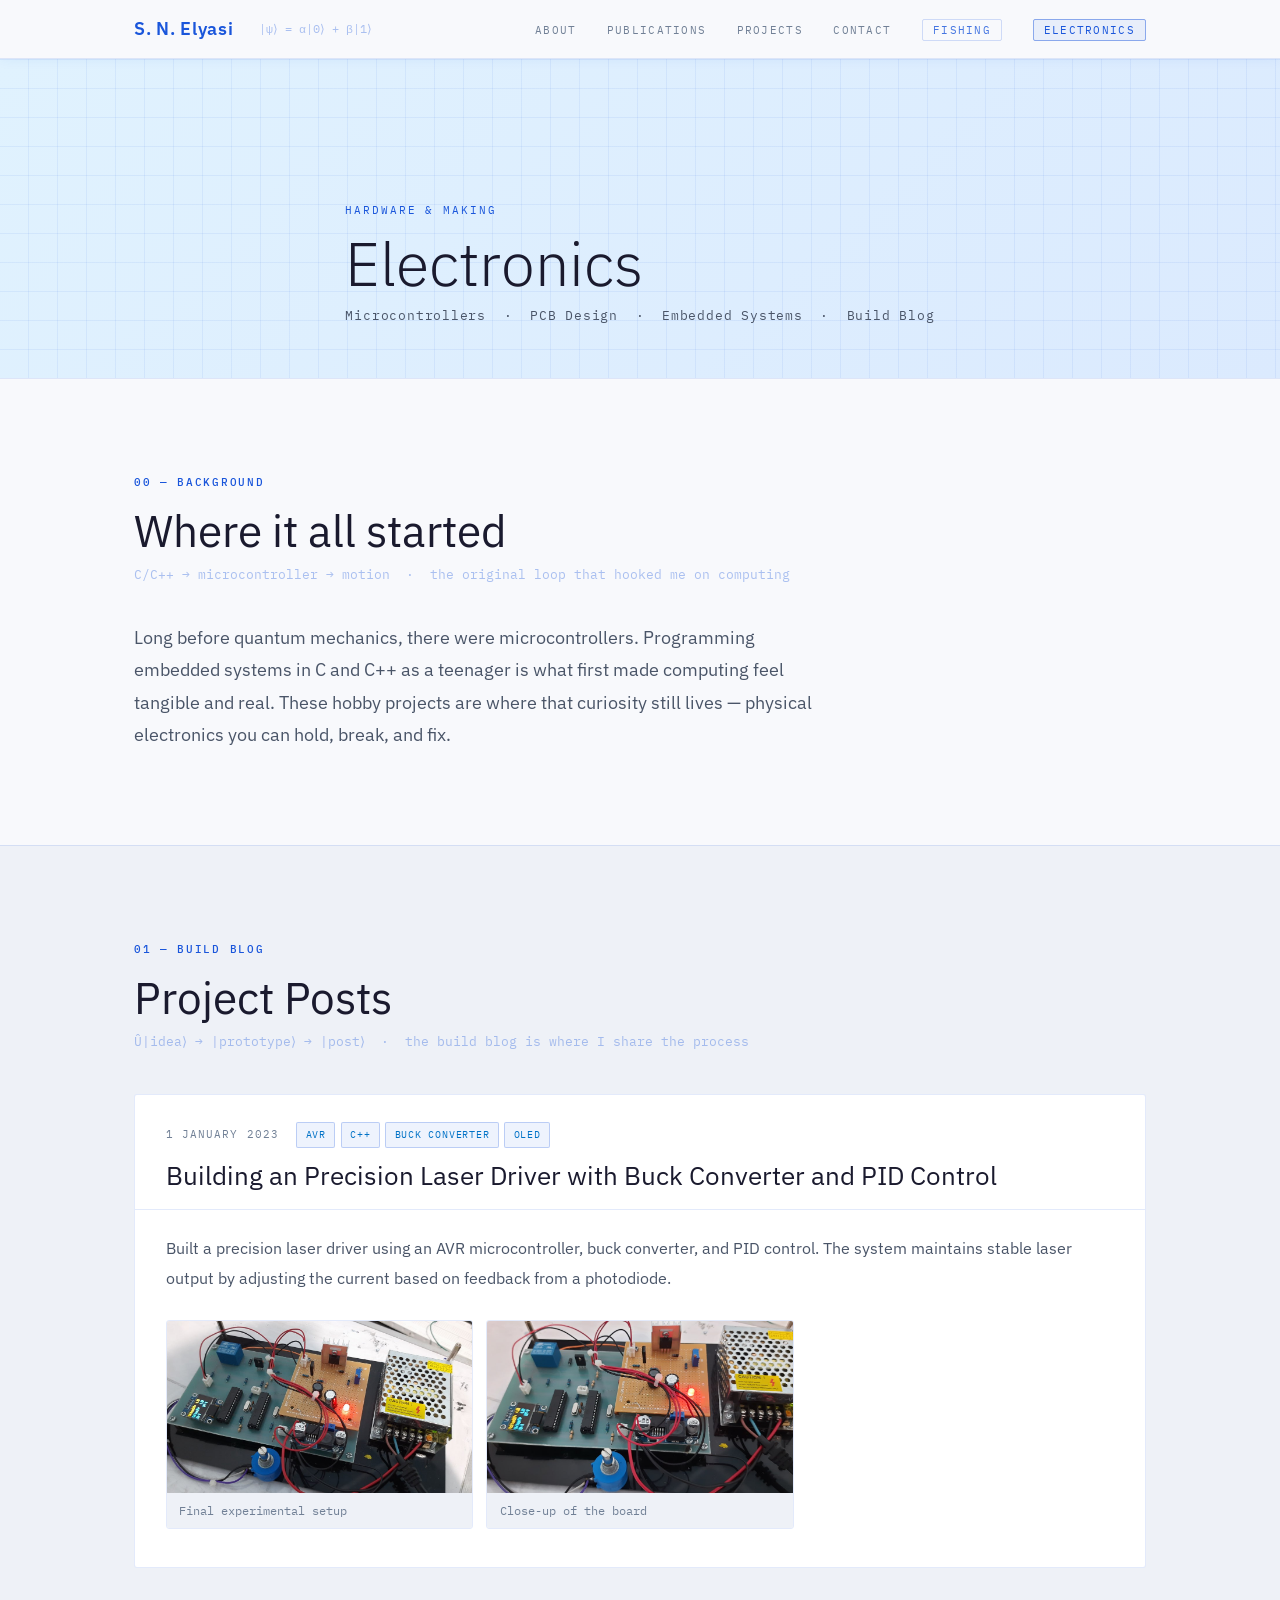
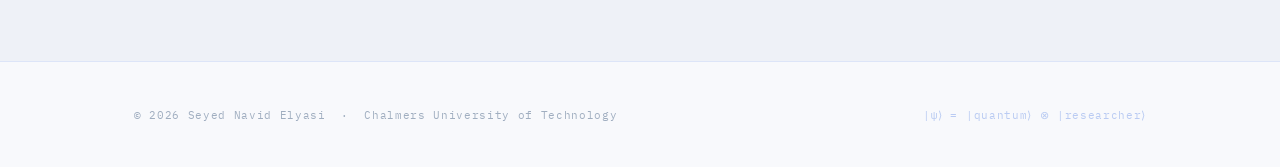
==== commit fef567aa: "Update" ====
--- a/electronics.html
+++ b/electronics.html
@@ -77,7 +77,7 @@
   <div class="container">
     <div class="sec-label">01 &mdash; Build Blog</div>
     <h2>Project Posts</h2>
-    <p class="dirac-accent">Û|idea⟩ → |prototype⟩ → |post⟩ &nbsp;·&nbsp; add posts via <code>ELECTRONICS_POSTS</code> in content.js</p>
+    <p class="dirac-accent">Û|idea⟩ → |prototype⟩ → |post⟩ &nbsp;·&nbsp; the build blog is where I share the process</p>
 
     <!-- Blog posts rendered from ELECTRONICS_POSTS in content.js -->
     <div id="electronics-feed"></div>
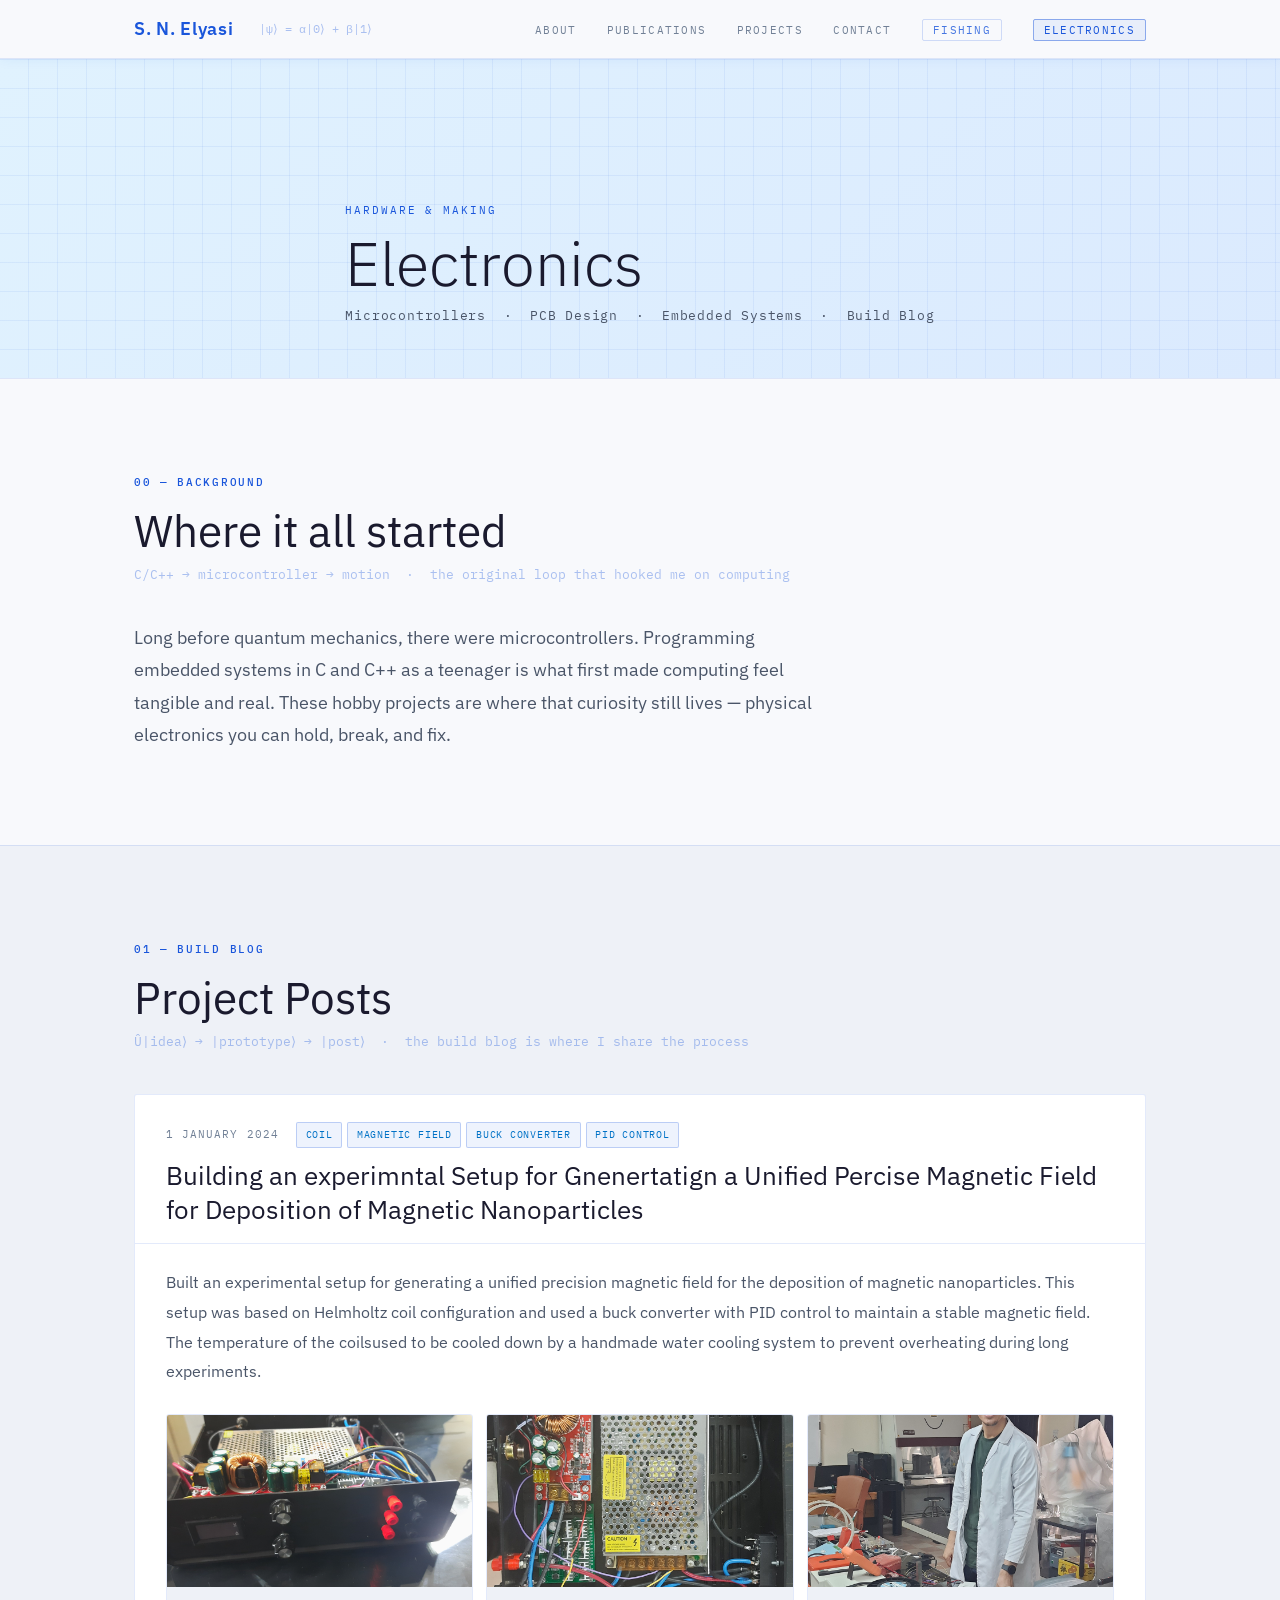
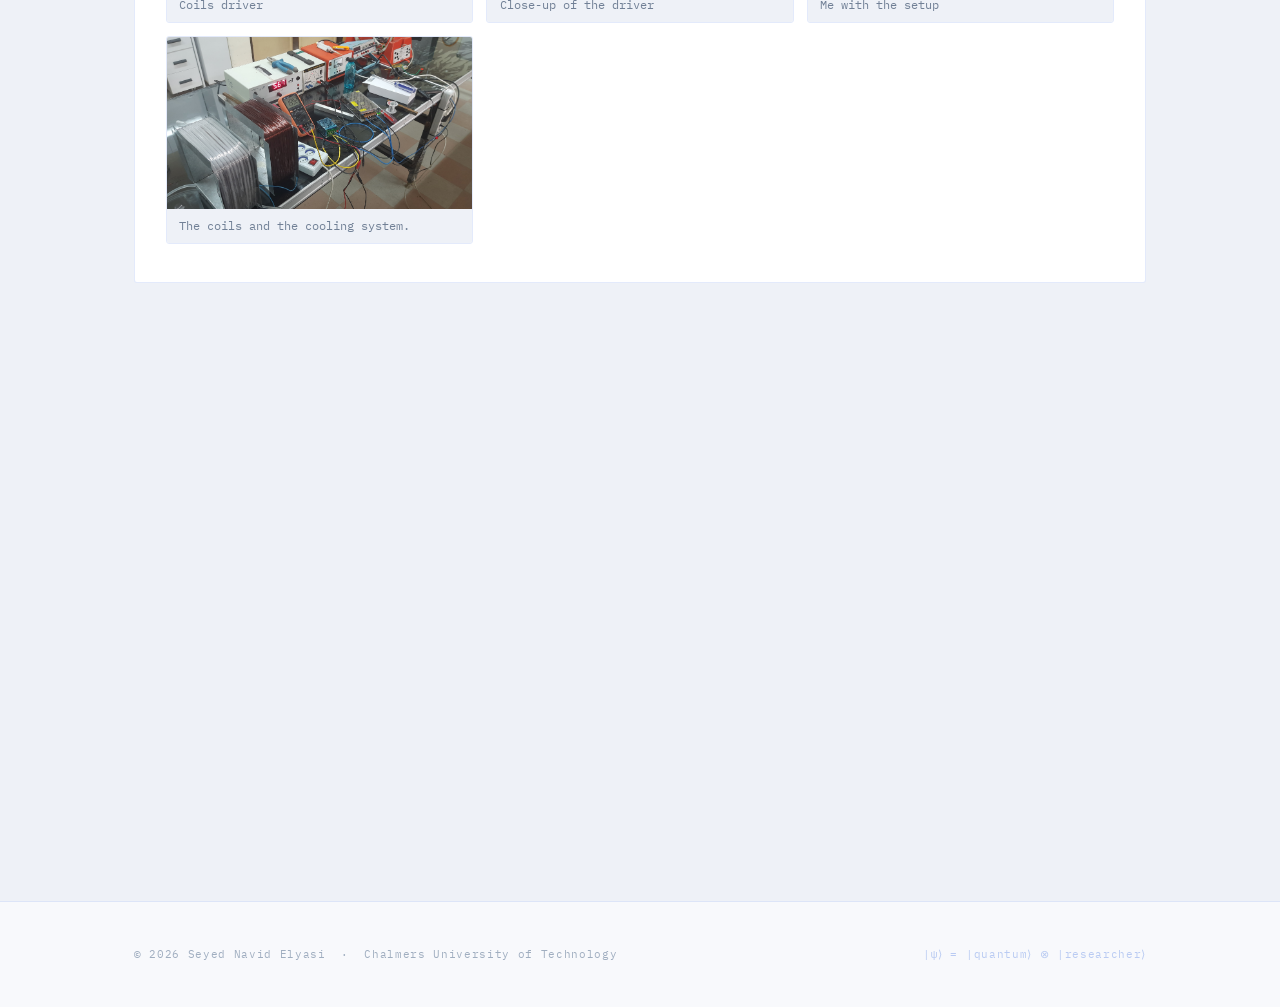
==== commit f21107e2: "Analytics" ====
--- a/electronics.html
+++ b/electronics.html
@@ -1,6 +1,15 @@
 <!DOCTYPE html>
 <html lang="en">
 <head>
+  <!-- Google tag (gtag.js) -->
+  <script async src="https://www.googletagmanager.com/gtag/js?id=G-QZ4K3JY2YV"></script>
+  <script>
+    window.dataLayer = window.dataLayer || [];
+    function gtag(){dataLayer.push(arguments);}
+    gtag('js', new Date());
+
+    gtag('config', 'G-QZ4K3JY2YV');
+  </script>
   <meta charset="UTF-8"/>
   <meta name="viewport" content="width=device-width, initial-scale=1.0"/>
   <title>Electronics | Seyed Navid Elyasi</title>
